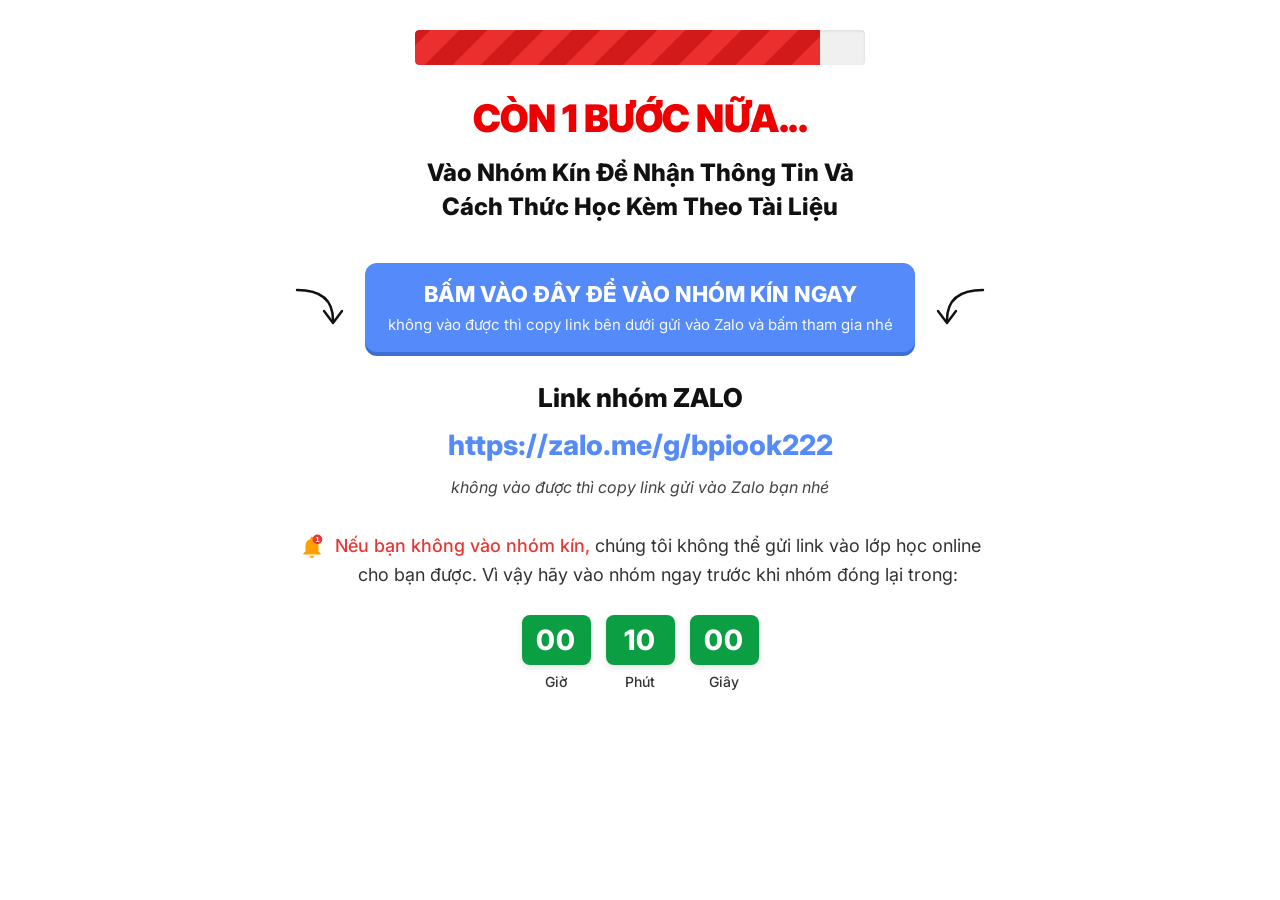
==== thanks.html @ 997d1851 "feat: add Meta Pixel to thanks.html" ====
<!DOCTYPE html>
<html lang="vi">
<head>
    <meta charset="UTF-8">
    <meta name="viewport" content="width=device-width, initial-scale=1.0">
    <title>Cảm ơn - Còn 1 bước nữa...</title>
    <!-- Open Graph & SEO -->
    <meta property="og:title" content="Siêu Trợ Lý AI Cá Nhân – Vui Lòng Tham Gia Zalo">
    <meta property="og:description" content="Còn 1 bước nữa. Vui lòng tham gia nhóm Zalo để nhận thông tin lớp học.">
    
    <link rel="preconnect" href="https://fonts.googleapis.com">
    <link rel="preconnect" href="https://fonts.gstatic.com" crossorigin>
    <link href="https://fonts.googleapis.com/css2?family=Inter:wght@400;500;600;700;800;900&display=swap" rel="stylesheet">
    <style>
        body {
            margin: 0;
            padding: 0;
            font-family: 'Inter', sans-serif;
            background-color: #ffffff;
            color: #111;
            text-align: center;
        }
        .container {
            max-width: 800px;
            margin: 0 auto;
            padding: 30px 20px;
        }

        /* Progress Bar */
        .progress-wrapper {
            width: 100%;
            max-width: 450px;
            margin: 0 auto 30px;
            background-color: #f0f0f0;
            border-radius: 4px;
            height: 35px;
            overflow: hidden;
            box-shadow: inset 0 1px 3px rgba(0,0,0,0.1);
        }
        .progress-bar {
            width: 90%;
            height: 100%;
            background: repeating-linear-gradient(
                -45deg,
                #eb2f2f,
                #eb2f2f 20px,
                #d31a1a 20px,
                #d31a1a 40px
            );
            border-radius: 4px 0 0 4px;
            animation: moveProgress 2s linear infinite;
        }
        @keyframes moveProgress {
            0% { background-position: 0 0; }
            100% { background-position: 56px 0; }
        }

        /* Typography */
        .title {
            color: #ee0000;
            font-size: 38px;
            font-weight: 900;
            margin: 0 0 15px 0;
            letter-spacing: -0.5px;
        }
        .subtitle {
            font-size: 24px;
            font-weight: 800;
            color: #111;
            margin: 0 0 40px 0;
            line-height: 1.4;
        }

        /* Action Area */
        .action-area {
            display: flex;
            align-items: center;
            justify-content: center;
            gap: 20px;
            margin-bottom: 30px;
            position: relative;
        }
        
        .arrow-svg {
            width: 60px;
            height: auto;
            animation: bounce 1.5s infinite;
        }
        @keyframes bounce {
            0%, 100% { transform: translateY(0); }
            50% { transform: translateY(10px); }
        }

        .btn-wrapper {
            flex: 1;
            max-width: 550px;
        }
        .zalo-btn {
            display: block;
            background-color: #558afa;
            color: #ffffff;
            text-decoration: none;
            padding: 18px 20px;
            border-radius: 12px;
            font-weight: 800;
            font-size: 22px;
            box-shadow: 0 4px 0 #3e70d4;
            transition: all 0.2s ease;
        }
        .zalo-btn:hover {
            transform: translateY(2px);
            box-shadow: 0 2px 0 #3e70d4;
            background-color: #4f80eb;
        }
        .zalo-btn small {
            display: block;
            font-weight: 400;
            font-size: 15px;
            margin-top: 8px;
            color: rgba(255, 255, 255, 0.95);
            text-transform: none;
        }

        /* Group Link section */
        .group-label {
            font-size: 26px;
            font-weight: 800;
            margin: 10px 0 15px;
            color: #111;
        }
        .group-link {
            font-size: 28px;
            font-weight: 800;
            color: #558afa;
            text-decoration: none;
            word-break: break-all;
        }
        .group-link:hover {
            text-decoration: underline;
        }
        .italic-note {
            font-size: 16px;
            font-style: italic;
            color: #444;
            margin: 15px 0 35px;
        }

        /* Warning text */
        .warning-box {
            font-size: 18px;
            line-height: 1.6;
            color: #333;
            max-width: 750px;
            margin: 0 auto 25px;
            display: flex;
            align-items: flex-start;
            justify-content: center;
        }
        .warning-box span.red-text {
            color: #e53935;
            font-weight: 500;
        }
        .bell-icon {
            display: inline-block;
            margin-right: 10px;
            width: 26px;
            height: 26px;
            flex-shrink: 0;
            position: relative;
            top: 2px;
        }

        /* Countdown */
        .countdown-wrap {
            display: flex;
            justify-content: center;
            gap: 15px;
            margin-top: 15px;
        }
        .time-item {
            text-align: center;
        }
        .time-box {
            background-color: #0b9e43;
            color: #ffffff;
            font-size: 28px;
            font-weight: 800;
            padding: 8px 12px;
            border-radius: 8px;
            min-width: 45px;
            display: inline-block;
            box-shadow: 0 3px 6px rgba(0,0,0,0.1);
            letter-spacing: 1px;
        }
        .time-label {
            font-size: 14px;
            font-weight: 500;
            color: #333;
            margin-top: 8px;
            text-transform: capitalize;
        }

        @media (max-width: 768px) {
            .title { font-size: 30px; }
            .subtitle { font-size: 20px; }
            .arrow-svg { display: none; }
            .zalo-btn { font-size: 18px; padding: 15px; }
            .zalo-btn small { font-size: 13px; margin-top: 6px; }
            .group-label { font-size: 22px; }
            .group-link { font-size: 20px; }
            .warning-box { font-size: 16px; text-align: left; }
        }
    </style>
    <!-- Meta Pixel Code -->
    <script>
    !function(f,b,e,v,n,t,s)
    {if(f.fbq)return;n=f.fbq=function(){n.callMethod?
    n.callMethod.apply(n,arguments):n.queue.push(arguments)};
    if(!f._fbq)f._fbq=n;n.push=n;n.loaded=!0;n.version='2.0';
    n.queue=[];t=b.createElement(e);t.async=!0;
    t.src=v;s=b.getElementsByTagName(e)[0];
    s.parentNode.insertBefore(t,s)}(window, document,'script',
    'https://connect.facebook.net/en_US/fbevents.js');
    fbq('init', '1961041421163688');
    fbq('track', 'PageView');
    fbq('track', 'Lead');
    </script>
    <noscript><img height="1" width="1" style="display:none"
    src="https://www.facebook.com/tr?id=1961041421163688&ev=PageView&noscript=1"
    /></noscript>
    <!-- End Meta Pixel Code -->
</head>
<body>

    <div class="container">
        
        <!-- Progress Bar -->
        <div class="progress-wrapper">
            <div class="progress-bar"></div>
        </div>

        <!-- Headings -->
        <h1 class="title">CÒN 1 BƯỚC NỮA...</h1>
        <h2 class="subtitle">Vào Nhóm Kín Để Nhận Thông Tin Và<br>Cách Thức Học Kèm Theo Tài Liệu</h2>

        <!-- Action Area -->
        <div class="action-area">
            <!-- Left Arrow -->
            <svg class="arrow-svg" viewBox="0 0 100 100" fill="none" xmlns="http://www.w3.org/2000/svg">
                <path d="M 20 20 Q 80 20 80 70" stroke="#111" stroke-width="4" fill="none" stroke-linecap="round"/>
                <path d="M 65 55 L 80 75 L 95 55" stroke="#111" stroke-width="4" fill="none" stroke-linecap="round" stroke-linejoin="round"/>
            </svg>
            
            <div class="btn-wrapper">
                <a href="https://zalo.me/g/bpiook222" target="_blank" class="zalo-btn">
                    BẤM VÀO ĐÂY ĐỂ VÀO NHÓM KÍN NGAY
                    <small>không vào được thì copy link bên dưới gửi vào Zalo và bấm tham gia nhé</small>
                </a>
            </div>

            <!-- Right Arrow -->
            <svg class="arrow-svg" viewBox="0 0 100 100" fill="none" xmlns="http://www.w3.org/2000/svg">
                <path d="M 80 20 Q 20 20 20 70" stroke="#111" stroke-width="4" fill="none" stroke-linecap="round"/>
                <path d="M 5 55 L 20 75 L 35 55" stroke="#111" stroke-width="4" fill="none" stroke-linecap="round" stroke-linejoin="round"/>
            </svg>
        </div>

        <!-- Direct Link -->
        <div class="group-label">Link nhóm ZALO</div>
        <a href="https://zalo.me/g/bpiook222" target="_blank" class="group-link">https://zalo.me/g/bpiook222</a>
        <div class="italic-note">không vào được thì copy link gửi vào Zalo bạn nhé</div>

        <!-- Warning -->
        <div class="warning-box">
            <svg class="bell-icon" viewBox="0 0 24 24" fill="none" xmlns="http://www.w3.org/2000/svg">
                <path d="M12 22C13.1 22 14 21.1 14 20H10C10 21.1 10.9 22 12 22ZM18 16V11C18 7.93 16.36 5.36 13.5 4.68V4C13.5 3.17 12.83 2.5 12 2.5C11.17 2.5 10.5 3.17 10.5 4V4.68C7.63 5.36 6 7.92 6 11V16L4 18V19H20V18L18 16Z" fill="#FFA000"/>
                <circle cx="17" cy="5" r="4.5" fill="#e53935"/>
                <text x="17" y="7.5" fill="white" font-size="7.5" font-family="sans-serif" font-weight="bold" text-anchor="middle">1</text>
            </svg>
            <div>
                <span class="red-text">Nếu bạn không vào nhóm kín,</span> chúng tôi không thể gửi link vào lớp học online<br>cho bạn được. Vì vậy hãy vào nhóm ngay trước khi nhóm đóng lại trong:
            </div>
        </div>

        <!-- Countdown -->
        <div class="countdown-wrap" id="countdown-timer">
            <div class="time-item">
                <div class="time-box">00</div>
                <div class="time-label">Giờ</div>
            </div>
            <div class="time-item">
                <div class="time-box" id="minutes">10</div>
                <div class="time-label">Phút</div>
            </div>
            <div class="time-item">
                <div class="time-box" id="seconds">00</div>
                <div class="time-label">Giây</div>
            </div>
        </div>

    </div>

    <script>
        // 10 minute countdown timer
        function startTimer(duration, displayMinutes, displaySeconds) {
            let timer = duration, minutes, seconds;
            setInterval(function () {
                minutes = parseInt(timer / 60, 10);
                seconds = parseInt(timer % 60, 10);

                minutes = minutes < 10 ? "0" + minutes : minutes;
                seconds = seconds < 10 ? "0" + seconds : seconds;

                displayMinutes.textContent = minutes;
                displaySeconds.textContent = seconds;

                if (--timer < 0) {
                    timer = 0; // stop at 0
                }
            }, 1000);
        }

        window.onload = function () {
            // Check if timer already running in session to persist across reloads
            let endTime = sessionStorage.getItem('thanksTimerEnd');
            let now = Date.now();
            let duration = 10 * 60; // 10 mins default
            
            if (endTime && endTime > now) {
                duration = Math.floor((endTime - now) / 1000);
            } else {
                sessionStorage.setItem('thanksTimerEnd', now + duration * 1000);
            }

            const displayMinutes = document.querySelector('#minutes');
            const displaySeconds = document.querySelector('#seconds');
            startTimer(duration, displayMinutes, displaySeconds);
        };
    </script>
</body>
</html>
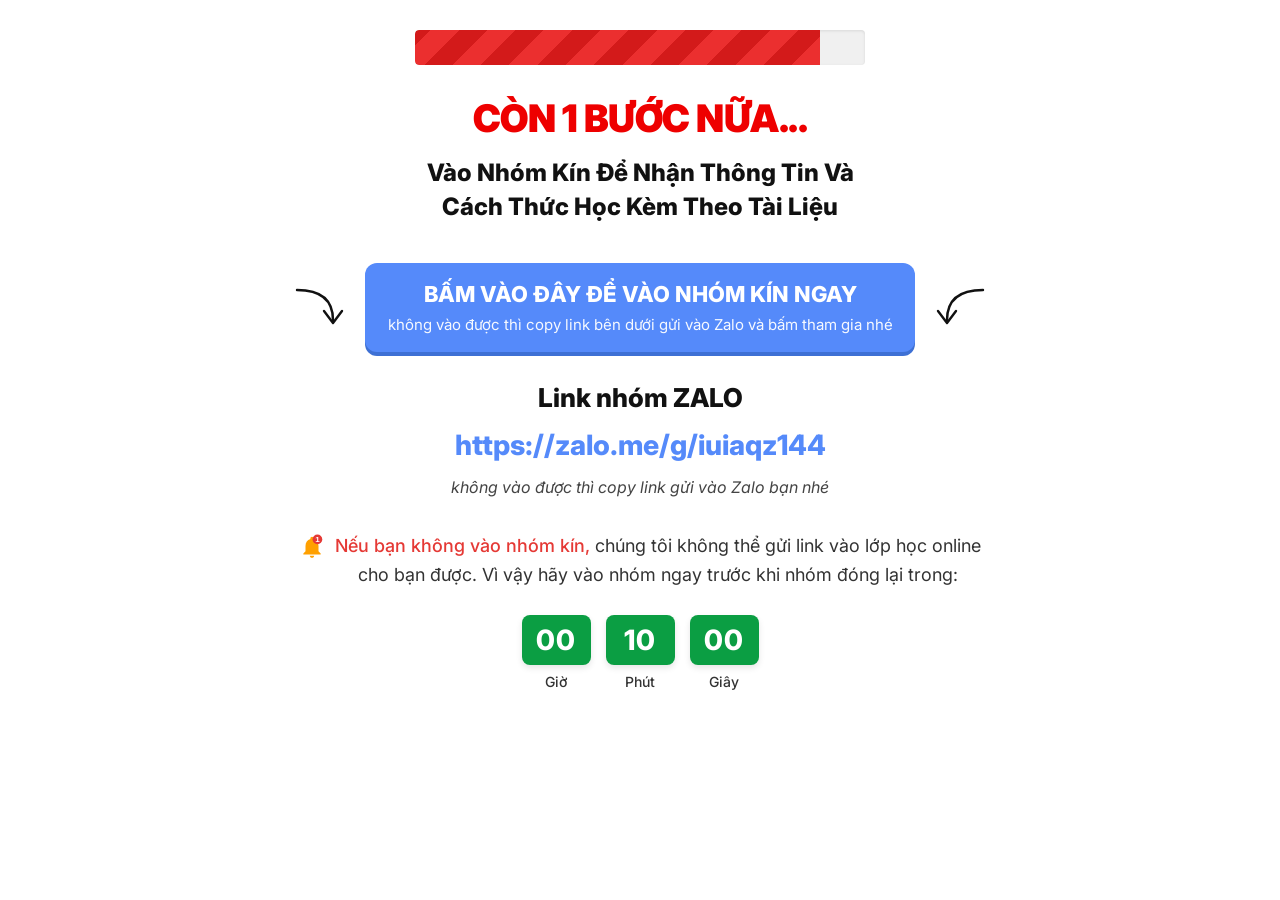
==== commit 16d82a53: "fix: doi link Zalo va ngay webinar hang tuan" ====
--- a/thanks.html
+++ b/thanks.html
@@ -223,7 +223,21 @@
     'https://connect.facebook.net/en_US/fbevents.js');
     fbq('init', '1961041421163688');
     fbq('track', 'PageView');
-    fbq('track', 'Lead');
+    function getCookie(name) {
+        const nameEq = `${name}=`;
+        return document.cookie.split(';').map(cookie => cookie.trim()).find(cookie => cookie.startsWith(nameEq))?.slice(nameEq.length) || '';
+    }
+    function clearRootCookie(name) {
+        document.cookie = `${name}=; expires=Thu, 01 Jan 1970 00:00:00 GMT; path=/; domain=.trungcaha.click`;
+    }
+    const leadId = new URLSearchParams(window.location.search).get('lead_id');
+    const pendingLeadId = getCookie('pending_lead_id');
+    const leadStorageKey = leadId ? `metaLeadSent:${leadId}` : '';
+    if (leadId && leadId === pendingLeadId && localStorage.getItem(leadStorageKey) !== '1') {
+        fbq('track', 'Lead', {}, { eventID: leadId });
+        localStorage.setItem(leadStorageKey, '1');
+        clearRootCookie('pending_lead_id');
+    }
     </script>
     <noscript><img height="1" width="1" style="display:none"
     src="https://www.facebook.com/tr?id=1961041421163688&ev=PageView&noscript=1"
@@ -252,7 +266,7 @@
             </svg>
             
             <div class="btn-wrapper">
-                <a href="https://zalo.me/g/bpiook222" target="_blank" class="zalo-btn">
+                <a href="https://zalo.me/g/iuiaqz144" target="_blank" class="zalo-btn">
                     BẤM VÀO ĐÂY ĐỂ VÀO NHÓM KÍN NGAY
                     <small>không vào được thì copy link bên dưới gửi vào Zalo và bấm tham gia nhé</small>
                 </a>
@@ -267,7 +281,7 @@
 
         <!-- Direct Link -->
         <div class="group-label">Link nhóm ZALO</div>
-        <a href="https://zalo.me/g/bpiook222" target="_blank" class="group-link">https://zalo.me/g/bpiook222</a>
+        <a href="https://zalo.me/g/iuiaqz144" target="_blank" class="group-link">https://zalo.me/g/iuiaqz144</a>
         <div class="italic-note">không vào được thì copy link gửi vào Zalo bạn nhé</div>
 
         <!-- Warning -->
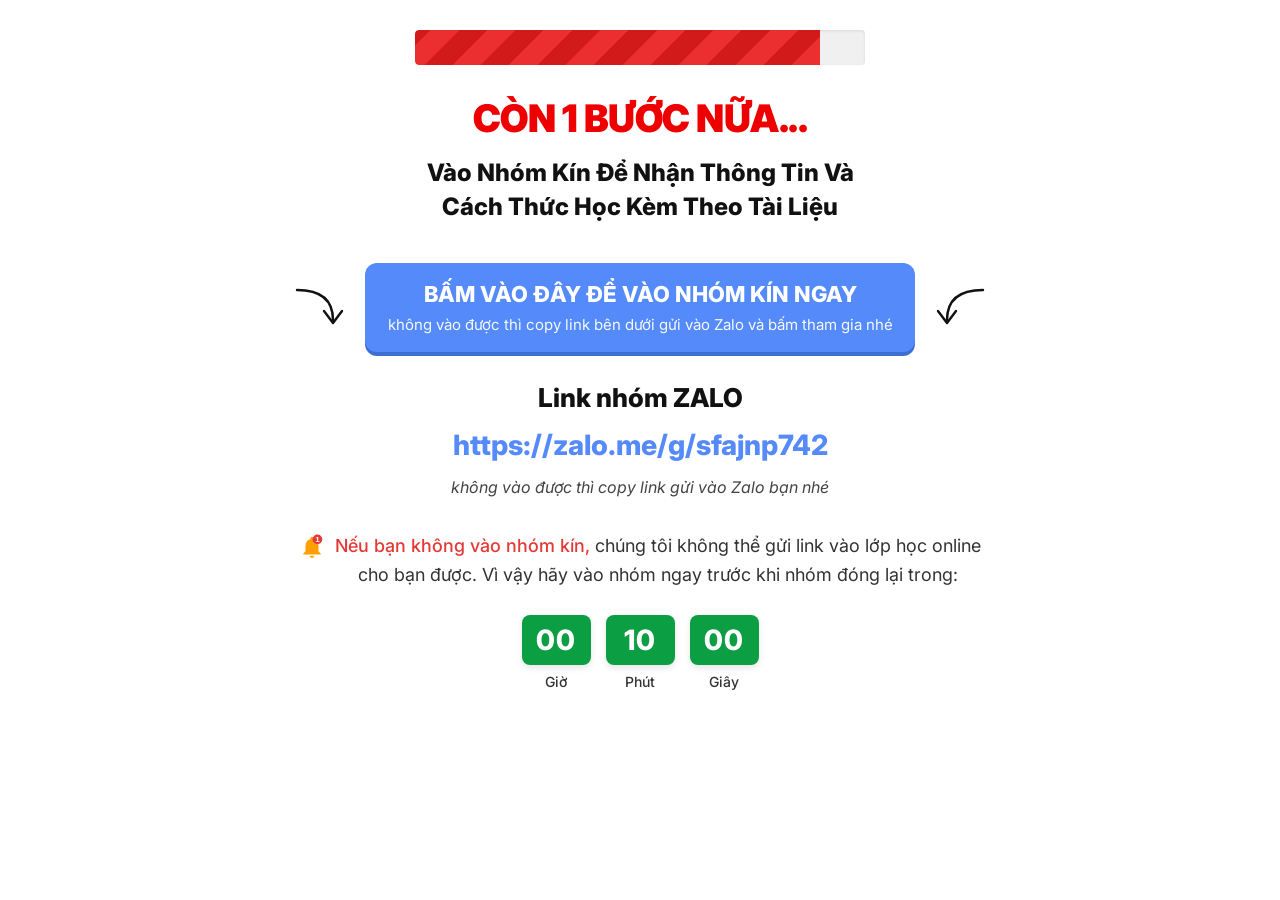
==== commit 91c7b14a: "fix: doi link Zalo va ngay webinar hang tuan" ====
--- a/thanks.html
+++ b/thanks.html
@@ -266,7 +266,7 @@
             </svg>
             
             <div class="btn-wrapper">
-                <a href="https://zalo.me/g/iuiaqz144" target="_blank" class="zalo-btn">
+                <a href="https://zalo.me/g/sfajnp742" target="_blank" class="zalo-btn">
                     BẤM VÀO ĐÂY ĐỂ VÀO NHÓM KÍN NGAY
                     <small>không vào được thì copy link bên dưới gửi vào Zalo và bấm tham gia nhé</small>
                 </a>
@@ -281,7 +281,7 @@
 
         <!-- Direct Link -->
         <div class="group-label">Link nhóm ZALO</div>
-        <a href="https://zalo.me/g/iuiaqz144" target="_blank" class="group-link">https://zalo.me/g/iuiaqz144</a>
+        <a href="https://zalo.me/g/sfajnp742" target="_blank" class="group-link">https://zalo.me/g/sfajnp742</a>
         <div class="italic-note">không vào được thì copy link gửi vào Zalo bạn nhé</div>
 
         <!-- Warning -->
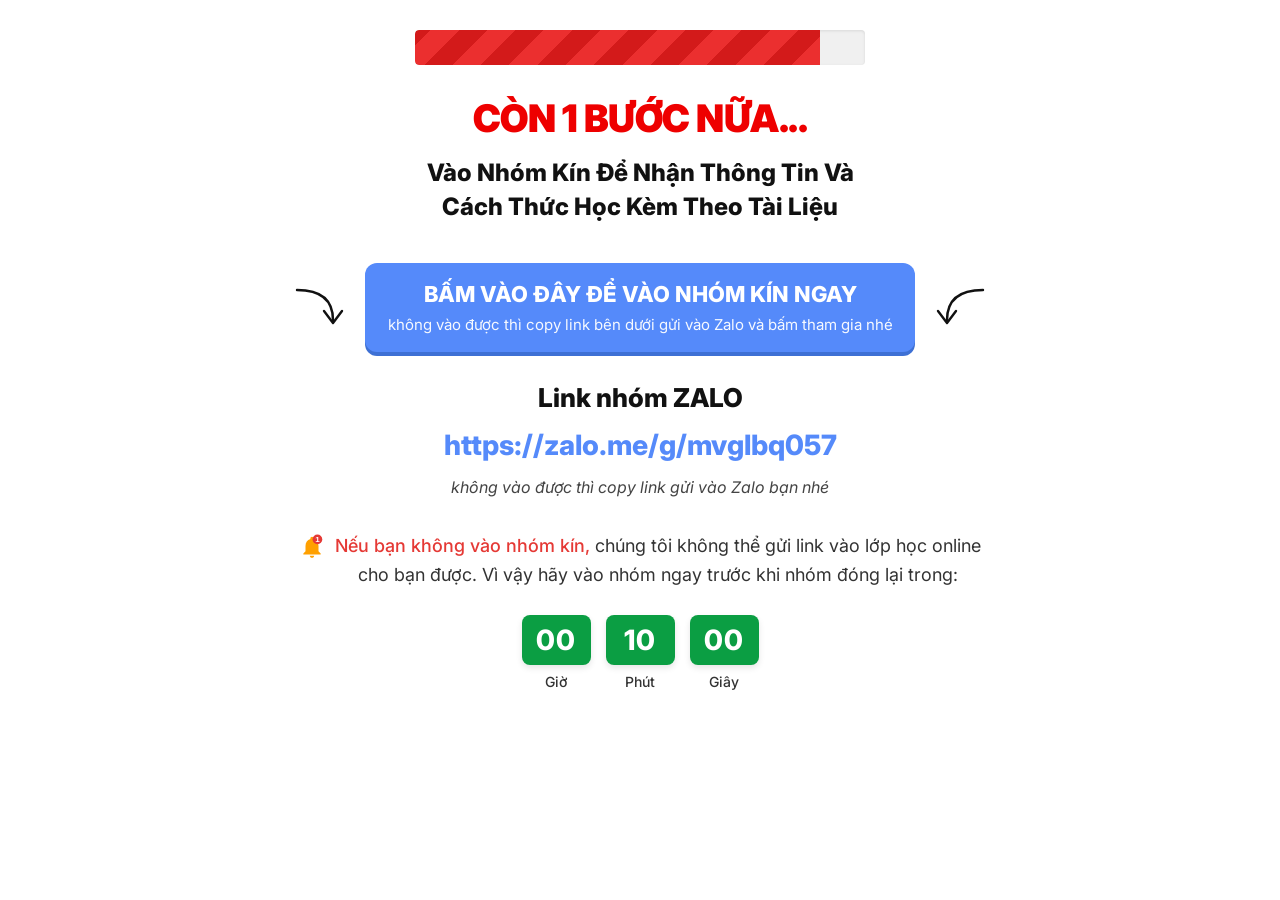
==== commit b457e6bf: "Cap nhat link Zalo moi mvglbq057 cho trang cam on" ====
--- a/thanks.html
+++ b/thanks.html
@@ -266,7 +266,7 @@
             </svg>
             
             <div class="btn-wrapper">
-                <a href="https://zalo.me/g/sfajnp742" target="_blank" class="zalo-btn">
+                <a href="https://zalo.me/g/mvglbq057" target="_blank" class="zalo-btn">
                     BẤM VÀO ĐÂY ĐỂ VÀO NHÓM KÍN NGAY
                     <small>không vào được thì copy link bên dưới gửi vào Zalo và bấm tham gia nhé</small>
                 </a>
@@ -281,7 +281,7 @@
 
         <!-- Direct Link -->
         <div class="group-label">Link nhóm ZALO</div>
-        <a href="https://zalo.me/g/sfajnp742" target="_blank" class="group-link">https://zalo.me/g/sfajnp742</a>
+        <a href="https://zalo.me/g/mvglbq057" target="_blank" class="group-link">https://zalo.me/g/mvglbq057</a>
         <div class="italic-note">không vào được thì copy link gửi vào Zalo bạn nhé</div>
 
         <!-- Warning -->
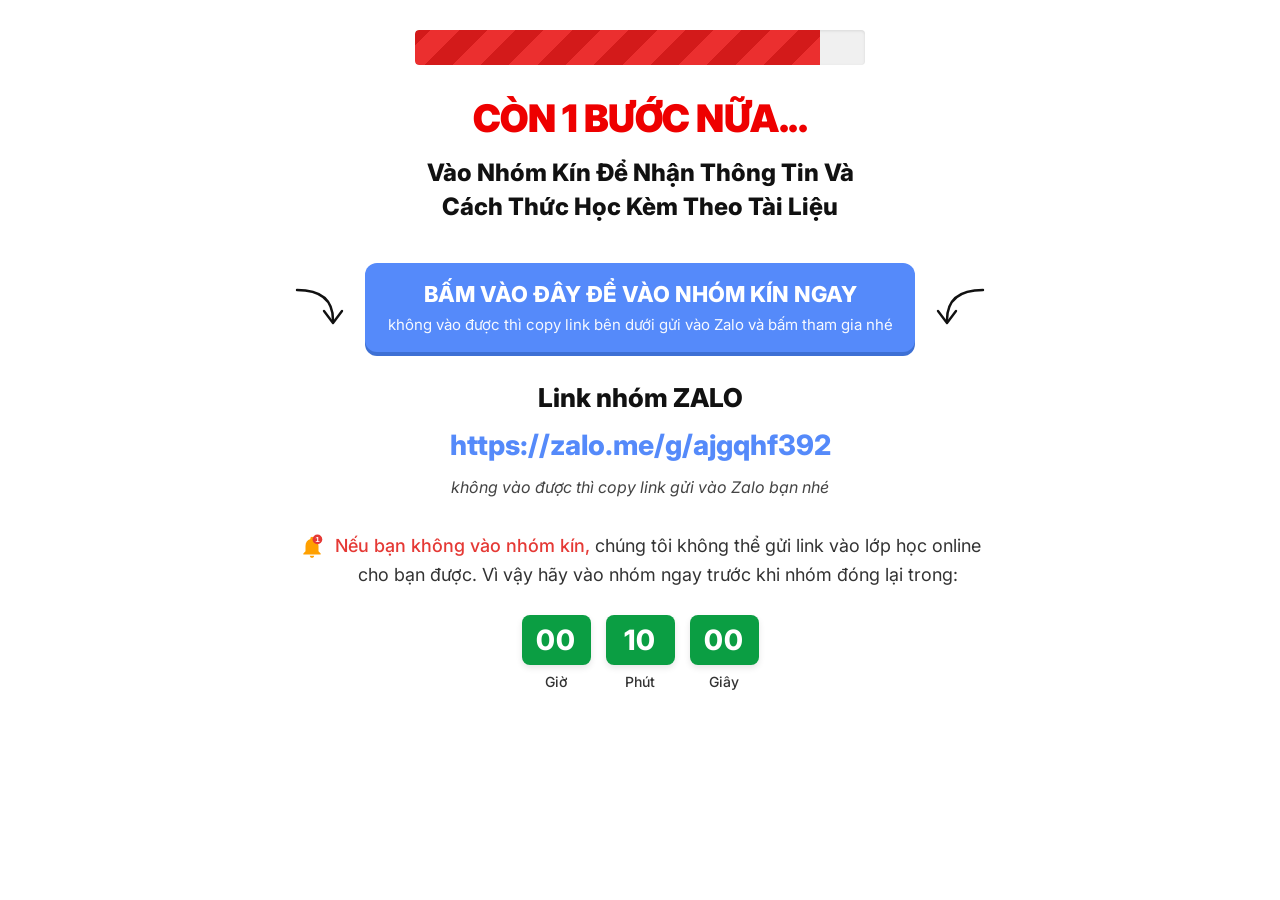
==== commit 7d148ded: "fix: doi link Zalo va ngay webinar hang tuan" ====
--- a/thanks.html
+++ b/thanks.html
@@ -266,7 +266,7 @@
             </svg>
             
             <div class="btn-wrapper">
-                <a href="https://zalo.me/g/mvglbq057" target="_blank" class="zalo-btn">
+                <a href="https://zalo.me/g/ajgqhf392" target="_blank" class="zalo-btn">
                     BẤM VÀO ĐÂY ĐỂ VÀO NHÓM KÍN NGAY
                     <small>không vào được thì copy link bên dưới gửi vào Zalo và bấm tham gia nhé</small>
                 </a>
@@ -281,7 +281,7 @@
 
         <!-- Direct Link -->
         <div class="group-label">Link nhóm ZALO</div>
-        <a href="https://zalo.me/g/mvglbq057" target="_blank" class="group-link">https://zalo.me/g/mvglbq057</a>
+        <a href="https://zalo.me/g/ajgqhf392" target="_blank" class="group-link">https://zalo.me/g/ajgqhf392</a>
         <div class="italic-note">không vào được thì copy link gửi vào Zalo bạn nhé</div>
 
         <!-- Warning -->
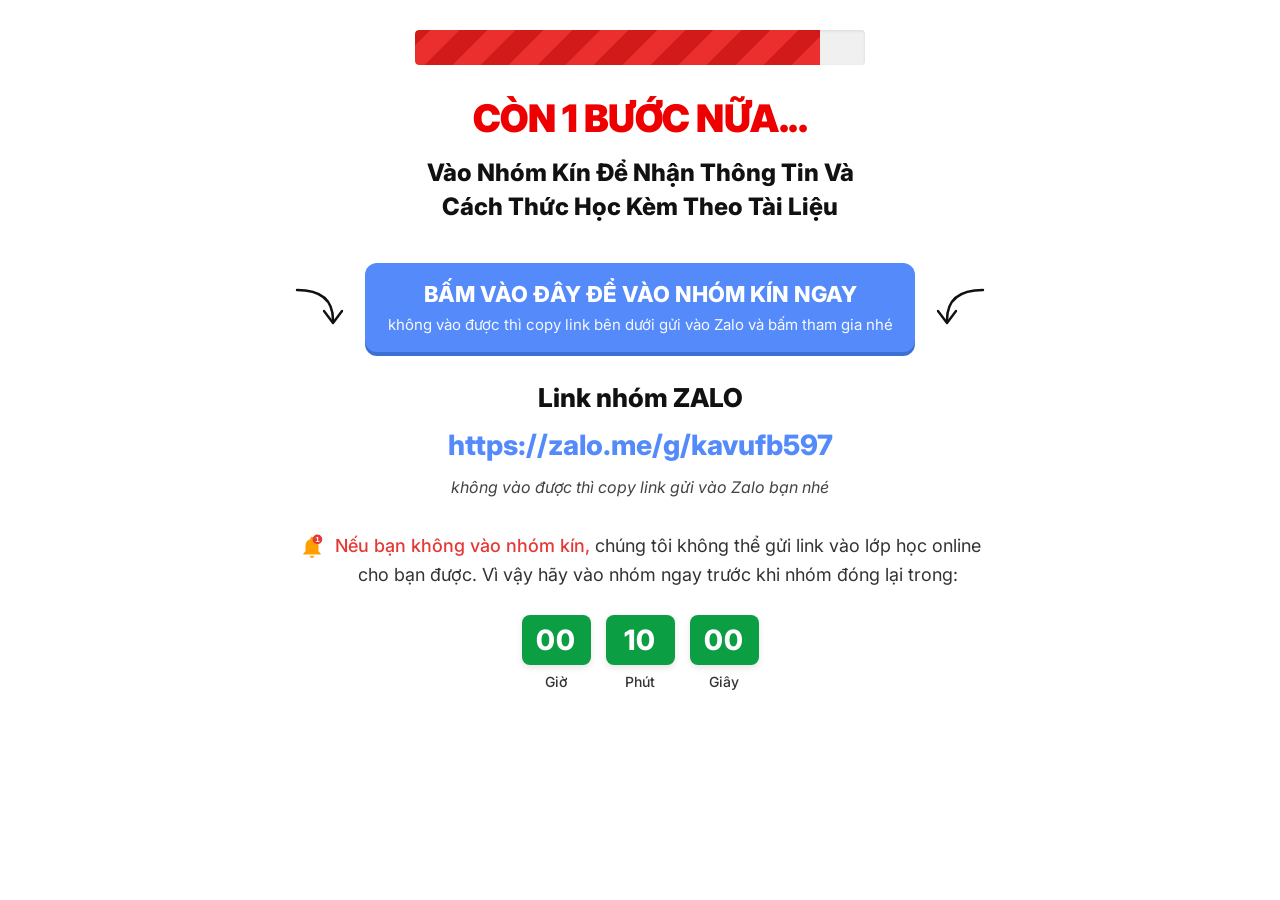
==== commit 42b92d9b: "fix: doi link Zalo va ngay webinar hang tuan" ====
--- a/thanks.html
+++ b/thanks.html
@@ -1,4 +1,4 @@
-<!DOCTYPE html>
+﻿<!DOCTYPE html>
 <html lang="vi">
 <head>
     <meta charset="UTF-8">
@@ -266,7 +266,7 @@
             </svg>
             
             <div class="btn-wrapper">
-                <a href="https://zalo.me/g/ajgqhf392" target="_blank" class="zalo-btn">
+                <a href="https://zalo.me/g/kavufb597" target="_blank" class="zalo-btn">
                     BẤM VÀO ĐÂY ĐỂ VÀO NHÓM KÍN NGAY
                     <small>không vào được thì copy link bên dưới gửi vào Zalo và bấm tham gia nhé</small>
                 </a>
@@ -281,7 +281,7 @@
 
         <!-- Direct Link -->
         <div class="group-label">Link nhóm ZALO</div>
-        <a href="https://zalo.me/g/ajgqhf392" target="_blank" class="group-link">https://zalo.me/g/ajgqhf392</a>
+        <a href="https://zalo.me/g/kavufb597" target="_blank" class="group-link">https://zalo.me/g/kavufb597</a>
         <div class="italic-note">không vào được thì copy link gửi vào Zalo bạn nhé</div>
 
         <!-- Warning -->
